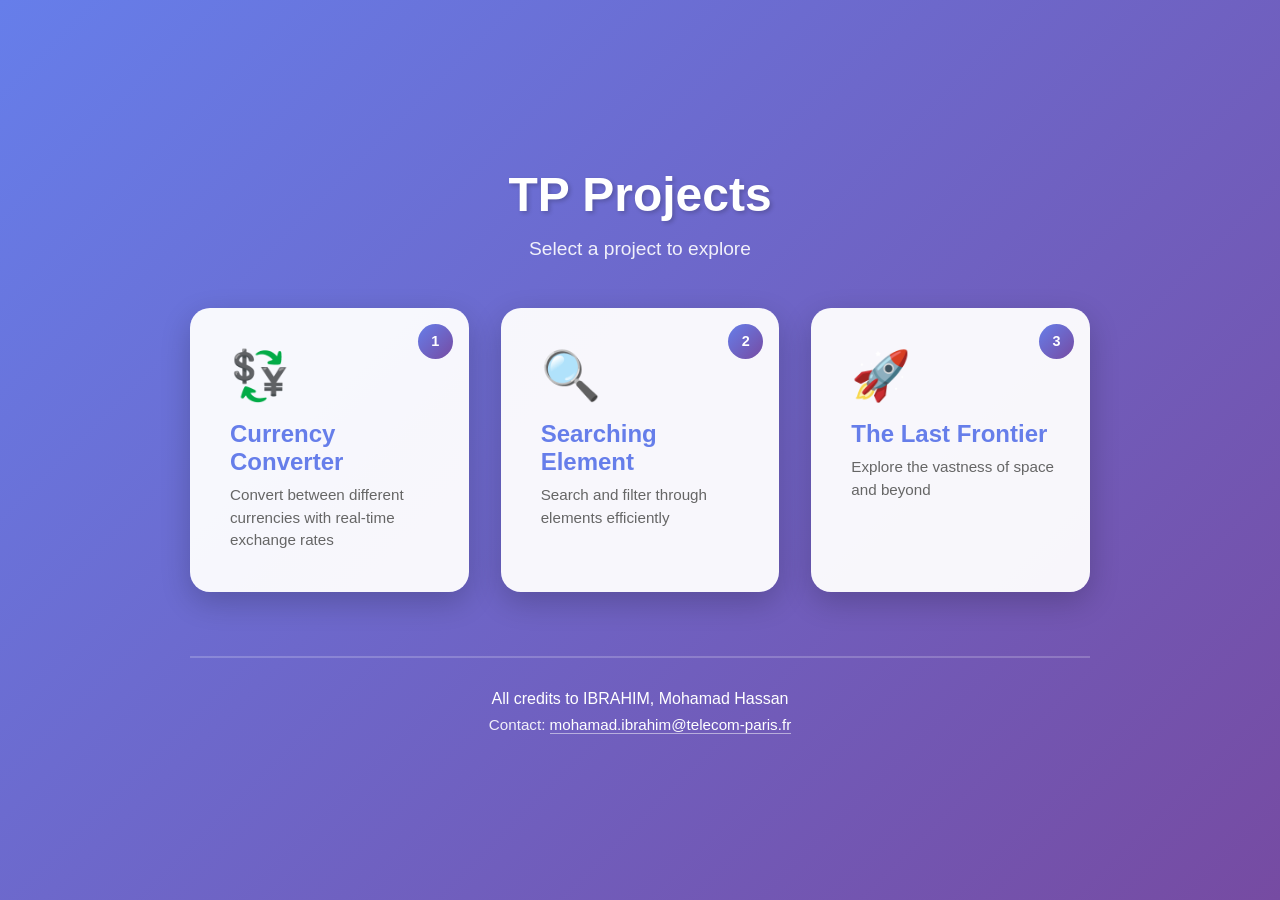
==== index.html @ 9aec1d03 "added all tp" ====
<!DOCTYPE html>
<html lang="en">
<head>
    <meta charset="UTF-8">
    <meta name="viewport" content="width=device-width, initial-scale=1.0">
    <title>TP Projects</title>
    <link rel="stylesheet" href="style.css">
</head>
<body>
    <div class="container">
        <h1>TP Projects</h1>
        <p class="subtitle">Select a project to explore</p>
        
        <div class="cards-container">
            <a href="currency/currency.html" class="card">
                <span class="card-number">1</span>
                <span class="card-icon">💱</span>
                <h2 class="card-title">Currency Converter</h2>
                <p class="card-description">Convert between different currencies with real-time exchange rates</p>
            </a>

            <a href="searching/seaching.html" class="card">
                <span class="card-number">2</span>
                <span class="card-icon">🔍</span>
                <h2 class="card-title">Searching Element</h2>
                <p class="card-description">Search and filter through elements efficiently</p>
            </a>

            <a href="space/space.html" class="card">
                <span class="card-number">3</span>
                <span class="card-icon">🚀</span>
                <h2 class="card-title">The Last Frontier</h2>
                <p class="card-description">Explore the vastness of space and beyond</p>
            </a>
        </div>

        <footer>
            <p class="credits">All credits to IBRAHIM, Mohamad Hassan</p>
            <p class="contact">Contact: <a href="mailto:mohamad.ibrahim@telecom-paris.fr">mohamad.ibrahim@telecom-paris.fr</a></p>
        </footer>
    </div>
</body>
</html>
---- style.css ----
* {
            margin: 0;
            padding: 0;
            box-sizing: border-box;
        }

        body {
            font-family: 'Segoe UI', Tahoma, Geneva, Verdana, sans-serif;
            min-height: 100vh;
            background: linear-gradient(135deg, #667eea 0%, #764ba2 100%);
            display: flex;
            align-items: center;
            justify-content: center;
            padding: 20px;
        }

        .container {
            max-width: 900px;
            width: 100%;
        }

        h1 {
            text-align: center;
            color: white;
            font-size: 3rem;
            margin-bottom: 1rem;
            text-shadow: 2px 2px 4px rgba(0,0,0,0.2);
            animation: fadeInDown 0.8s ease;
        }

        .subtitle {
            text-align: center;
            color: rgba(255,255,255,0.9);
            font-size: 1.2rem;
            margin-bottom: 3rem;
            animation: fadeInDown 1s ease;
        }

        .cards-container {
            display: grid;
            grid-template-columns: repeat(auto-fit, minmax(250px, 1fr));
            gap: 2rem;
            animation: fadeInUp 1s ease;
        }

        .card {
            background: rgba(255, 255, 255, 0.95);
            border-radius: 20px;
            padding: 2.5rem 2rem;
            text-decoration: none;
            color: #333;
            transition: all 0.4s cubic-bezier(0.175, 0.885, 0.32, 1.275);
            box-shadow: 0 10px 30px rgba(0,0,0,0.2);
            position: relative;
            overflow: hidden;
            padding-left: 2.5rem;
        }

        .card::before {
            content: '';
            position: absolute;
            top: 0;
            left: 0;
            width: 100%;
            height: 100%;
            background: linear-gradient(135deg, transparent 0%, rgba(102, 126, 234, 0.1) 100%);
            opacity: 0;
            transition: opacity 0.4s ease;
        }

        .card:hover {
            transform: translateY(-10px) scale(1.02);
            box-shadow: 0 20px 40px rgba(0,0,0,0.3);
        }

        .card:hover::before {
            opacity: 1;
        }

        .card-icon {
            font-size: 3rem;
            margin-bottom: 1rem;
            display: block;
            transition: transform 0.4s ease;
        }

        .card:hover .card-icon {
            transform: scale(1.1) rotate(5deg);
        }

        .card-title {
            font-size: 1.5rem;
            font-weight: 600;
            margin-bottom: 0.5rem;
            color: #667eea;
        }

        .card-description {
            color: #666;
            font-size: 0.95rem;
            line-height: 1.5;
        }

        .card-number {
            position: absolute;
            top: 1rem;
            right: 1rem;
            background: linear-gradient(135deg, #667eea, #764ba2);
            color: white;
            width: 35px;
            height: 35px;
            border-radius: 50%;
            display: flex;
            align-items: center;
            justify-content: center;
            font-weight: bold;
            font-size: 0.9rem;
        }

        @keyframes fadeInDown {
            from {
                opacity: 0;
                transform: translateY(-30px);
            }
            to {
                opacity: 1;
                transform: translateY(0);
            }
        }

        @keyframes fadeInUp {
            from {
                opacity: 0;
                transform: translateY(30px);
            }
            to {
                opacity: 1;
                transform: translateY(0);
            }
        }

        footer {
            text-align: center;
            margin-top: 4rem;
            padding-top: 2rem;
            border-top: 2px solid rgba(255, 255, 255, 0.2);
            animation: fadeInUp 1.2s ease;
        }

        .credits {
            color: white;
            font-size: 1rem;
            margin-bottom: 0.5rem;
            font-weight: 500;
        }

        .contact {
            color: rgba(255, 255, 255, 0.9);
            font-size: 0.95rem;
        }

        .contact a {
            color: white;
            text-decoration: none;
            border-bottom: 1px solid rgba(255, 255, 255, 0.5);
            transition: border-color 0.3s ease;
        }

        .contact a:hover {
            border-bottom-color: white;
        }

        @media (max-width: 768px) {
            h1 {
                font-size: 2rem;
            }
            
            .subtitle {
                font-size: 1rem;
            }

            .cards-container {
                grid-template-columns: 1fr;
            }

            footer {
                margin-top: 3rem;
            }

            .credits, .contact {
                font-size: 0.9rem;
            }
        }
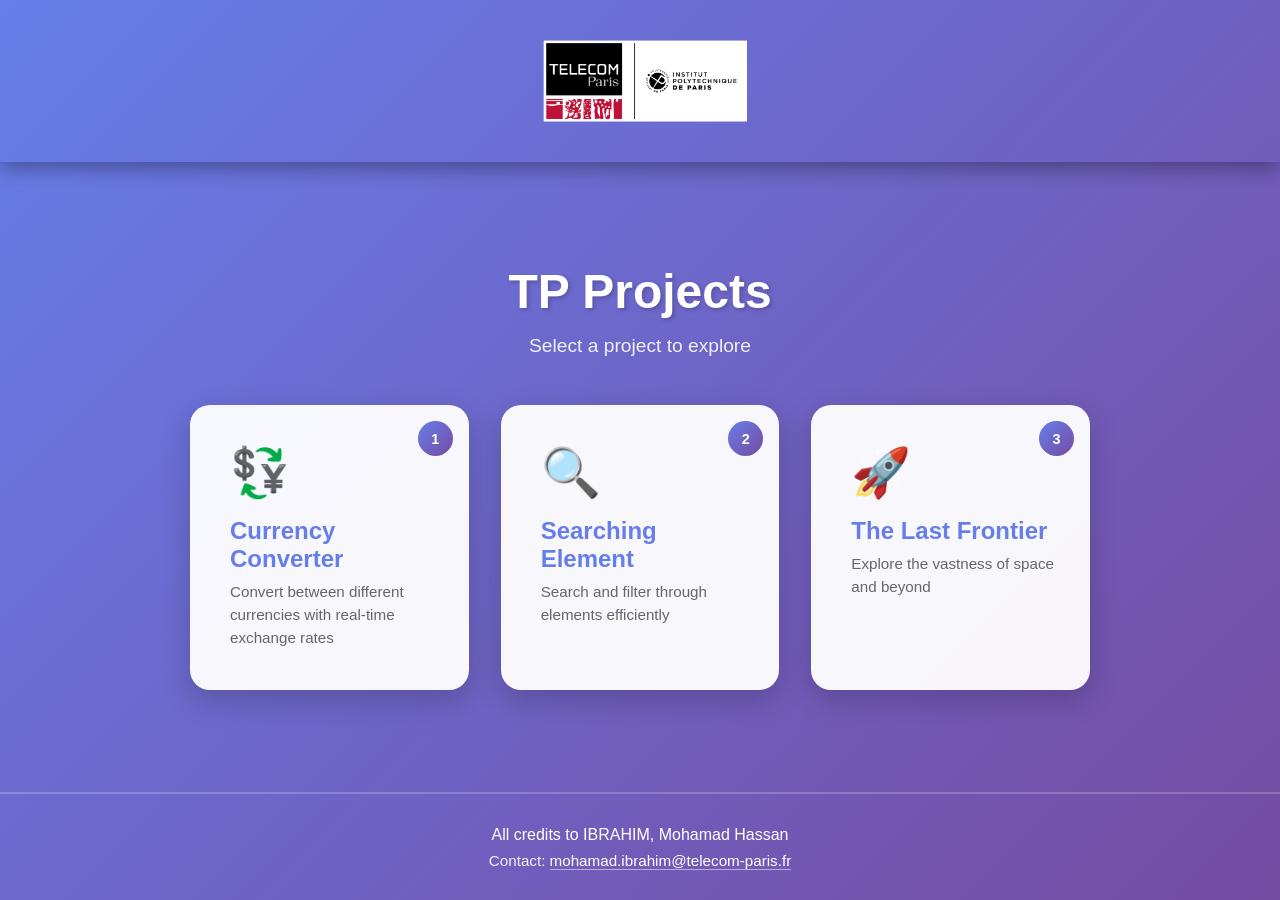
==== commit b4d95ee7: "done with tp 1" ====
--- a/index.html
+++ b/index.html
@@ -7,37 +7,51 @@
     <link rel="stylesheet" href="style.css">
 </head>
 <body>
-    <div class="container">
-        <h1>TP Projects</h1>
-        <p class="subtitle">Select a project to explore</p>
-        
-        <div class="cards-container">
-            <a href="currency/currency.html" class="card">
-                <span class="card-number">1</span>
-                <span class="card-icon">💱</span>
-                <h2 class="card-title">Currency Converter</h2>
-                <p class="card-description">Convert between different currencies with real-time exchange rates</p>
-            </a>
+  <div class="page">
+    <header class="site-header">
+      <div class="header-inner">
+        <img src="telecom_paris_logo.png" alt="Télécom Paris" class="tp-logo">
+      </div>
+    </header>
 
-            <a href="searching/seaching.html" class="card">
-                <span class="card-number">2</span>
-                <span class="card-icon">🔍</span>
-                <h2 class="card-title">Searching Element</h2>
-                <p class="card-description">Search and filter through elements efficiently</p>
-            </a>
+    <main class="site-main">
+        <div class="container">
+            <h1>TP Projects</h1>
+            <p class="subtitle">Select a project to explore</p>
 
-            <a href="space/space.html" class="card">
-                <span class="card-number">3</span>
-                <span class="card-icon">🚀</span>
-                <h2 class="card-title">The Last Frontier</h2>
-                <p class="card-description">Explore the vastness of space and beyond</p>
-            </a>
+            <div class="cards-container">
+                <a href="currency/currency.html" class="card"> 
+                    <span class="card-number">1</span>
+                    <span class="card-icon">💱</span>
+                    <h2 class="card-title">Currency Converter</h2>
+                    <p class="card-description">Convert between different currencies with real-time exchange rates</p> 
+                </a> 
+                
+                <a href="searching/seaching.html" class="card"> 
+                    <span class="card-number">2</span> 
+                    <span class="card-icon">🔍</span> 
+                    <h2 class="card-title">Searching Element</h2> 
+                    <p class="card-description">Search and filter through elements efficiently</p> 
+                </a> 
+                
+                <a href="space/space.html" class="card"> 
+                    <span class="card-number">3</span> 
+                    <span class="card-icon">🚀</span> 
+                    <h2 class="card-title">The Last Frontier</h2> 
+                    <p class="card-description">Explore the vastness of space and beyond</p> 
+                </a>
+            </div>
+
         </div>
+    </main>
 
-        <footer>
-            <p class="credits">All credits to IBRAHIM, Mohamad Hassan</p>
-            <p class="contact">Contact: <a href="mailto:mohamad.ibrahim@telecom-paris.fr">mohamad.ibrahim@telecom-paris.fr</a></p>
-        </footer>
-    </div>
+    <footer class="global-footer">
+      <div class="footer-inner">
+        <p class="credits">All credits to IBRAHIM, Mohamad Hassan</p>
+        <p class="contact">Contact: <a href="mailto:mohamad.ibrahim@telecom-paris.fr">mohamad.ibrahim@telecom-paris.fr</a></p>
+      </div>
+    </footer>
+  </div>
 </body>
+
 </html>
--- a/style.css
+++ b/style.css
@@ -1,193 +1,189 @@
 * {
-            margin: 0;
-            padding: 0;
-            box-sizing: border-box;
-        }
+    margin: 0;
+    padding: 0;
+    box-sizing: border-box;
+}
 
-        body {
-            font-family: 'Segoe UI', Tahoma, Geneva, Verdana, sans-serif;
-            min-height: 100vh;
-            background: linear-gradient(135deg, #667eea 0%, #764ba2 100%);
-            display: flex;
-            align-items: center;
-            justify-content: center;
-            padding: 20px;
-        }
+html, body {
+    height: 100%;
+}
 
-        .container {
-            max-width: 900px;
-            width: 100%;
-        }
 
-        h1 {
-            text-align: center;
-            color: white;
-            font-size: 3rem;
-            margin-bottom: 1rem;
-            text-shadow: 2px 2px 4px rgba(0,0,0,0.2);
-            animation: fadeInDown 0.8s ease;
-        }
+body{
+  margin: 0;
+  font-family: 'Segoe UI', Tahoma, Geneva, Verdana, sans-serif;
+  background: linear-gradient(135deg, #667eea 0%, #764ba2 100%);
+  padding: 0;
+}
 
-        .subtitle {
-            text-align: center;
-            color: rgba(255,255,255,0.9);
-            font-size: 1.2rem;
-            margin-bottom: 3rem;
-            animation: fadeInDown 1s ease;
-        }
+.page{
+  min-height: 100vh;
+  display: grid;
+  grid-template-rows: 18% 70% 12%;
+}
 
-        .cards-container {
-            display: grid;
-            grid-template-columns: repeat(auto-fit, minmax(250px, 1fr));
-            gap: 2rem;
-            animation: fadeInUp 1s ease;
-        }
 
-        .card {
-            background: rgba(255, 255, 255, 0.95);
-            border-radius: 20px;
-            padding: 2.5rem 2rem;
-            text-decoration: none;
-            color: #333;
-            transition: all 0.4s cubic-bezier(0.175, 0.885, 0.32, 1.275);
-            box-shadow: 0 10px 30px rgba(0,0,0,0.2);
-            position: relative;
-            overflow: hidden;
-            padding-left: 2.5rem;
-        }
+.site-header{
+  /* background: #000; */
+  display: flex;
+  align-items: center;
+  justify-content: center;
+  box-shadow: 0 6px 20px rgba(0,0,0,.35);
+}
 
-        .card::before {
-            content: '';
-            position: absolute;
-            top: 0;
-            left: 0;
-            width: 100%;
-            height: 100%;
-            background: linear-gradient(135deg, transparent 0%, rgba(102, 126, 234, 0.1) 100%);
-            opacity: 0;
-            transition: opacity 0.4s ease;
-        }
+.header-inner{
+    height: auto;
+}
 
-        .card:hover {
-            transform: translateY(-10px) scale(1.02);
-            box-shadow: 0 20px 40px rgba(0,0,0,0.3);
-        }
+.tp-logo{
+  height: 48%;           
+  max-height: 100px;      
+  width: auto;
+  display: block;
+}
 
-        .card:hover::before {
-            opacity: 1;
-        }
+.site-main{
+  overflow: auto;    
+  display: flex;
+  align-items: center;       
+  justify-content: center;  
+  padding: 20px;
+}
 
-        .card-icon {
-            font-size: 3rem;
-            margin-bottom: 1rem;
-            display: block;
-            transition: transform 0.4s ease;
-        }
 
-        .card:hover .card-icon {
-            transform: scale(1.1) rotate(5deg);
-        }
+.container{
+  max-width: 900px;
+  width: 100%;
+}
 
-        .card-title {
-            font-size: 1.5rem;
-            font-weight: 600;
-            margin-bottom: 0.5rem;
-            color: #667eea;
-        }
 
-        .card-description {
-            color: #666;
-            font-size: 0.95rem;
-            line-height: 1.5;
-        }
 
-        .card-number {
-            position: absolute;
-            top: 1rem;
-            right: 1rem;
-            background: linear-gradient(135deg, #667eea, #764ba2);
-            color: white;
-            width: 35px;
-            height: 35px;
-            border-radius: 50%;
-            display: flex;
-            align-items: center;
-            justify-content: center;
-            font-weight: bold;
-            font-size: 0.9rem;
-        }
+h1 {
+    text-align: center;
+    color: white;
+    font-size: 3rem;
+    margin-bottom: 1rem;
+    text-shadow: 2px 2px 4px rgba(0,0,0,0.2);
+}
 
-        @keyframes fadeInDown {
-            from {
-                opacity: 0;
-                transform: translateY(-30px);
-            }
-            to {
-                opacity: 1;
-                transform: translateY(0);
-            }
-        }
+.subtitle {
+    text-align: center;
+    color: rgba(255,255,255,0.9);
+    font-size: 1.2rem;
+    margin-bottom: 3rem;
+}
 
-        @keyframes fadeInUp {
-            from {
-                opacity: 0;
-                transform: translateY(30px);
-            }
-            to {
-                opacity: 1;
-                transform: translateY(0);
-            }
-        }
+.cards-container {
+    display: grid;
+    grid-template-columns: repeat(auto-fit, minmax(250px, 1fr));
+    gap: 2rem;
+}
 
-        footer {
-            text-align: center;
-            margin-top: 4rem;
-            padding-top: 2rem;
-            border-top: 2px solid rgba(255, 255, 255, 0.2);
-            animation: fadeInUp 1.2s ease;
-        }
+.card {
+    background: rgba(255, 255, 255, 0.95);
+    border-radius: 20px;
+    padding: 2.5rem 2rem;
+    text-decoration: none;
+    color: #333;
+    transition: all 0.4s cubic-bezier(0.175, 0.885, 0.32, 1.275);
+    box-shadow: 0 10px 30px rgba(0,0,0,0.2);
+    position: relative;
+    overflow: hidden;
+    padding-left: 2.5rem;
+}
 
-        .credits {
-            color: white;
-            font-size: 1rem;
-            margin-bottom: 0.5rem;
-            font-weight: 500;
-        }
+.card::before {
+    content: '';
+    position: absolute;
+    top: 0;
+    left: 0;
+    width: 100%;
+    height: 100%;
+    background: linear-gradient(135deg, transparent 0%, rgba(102, 126, 234, 0.1) 100%);
+    opacity: 0;
+    transition: opacity 0.4s ease;
+}
 
-        .contact {
-            color: rgba(255, 255, 255, 0.9);
-            font-size: 0.95rem;
-        }
+.card:hover {
+    transform: translateY(-10px) scale(1.02);
+    box-shadow: 0 20px 40px rgba(0,0,0,0.3);
+}
 
-        .contact a {
-            color: white;
-            text-decoration: none;
-            border-bottom: 1px solid rgba(255, 255, 255, 0.5);
-            transition: border-color 0.3s ease;
-        }
+.card:hover::before {
+    opacity: 1;
+}
 
-        .contact a:hover {
-            border-bottom-color: white;
-        }
+.card-icon {
+    font-size: 3rem;
+    margin-bottom: 1rem;
+    display: block;
+    transition: transform 0.4s ease;
+}
 
-        @media (max-width: 768px) {
-            h1 {
-                font-size: 2rem;
-            }
-            
-            .subtitle {
-                font-size: 1rem;
-            }
+.card:hover .card-icon {
+    transform: scale(1.1) rotate(5deg);
+}
 
-            .cards-container {
-                grid-template-columns: 1fr;
-            }
+.card-title {
+    font-size: 1.5rem;
+    font-weight: 600;
+    margin-bottom: 0.5rem;
+    color: #667eea;
+}
 
-            footer {
-                margin-top: 3rem;
-            }
+.card-description {
+    color: #666;
+    font-size: 0.95rem;
+    line-height: 1.5;
+}
 
-            .credits, .contact {
-                font-size: 0.9rem;
-            }
-        }+.card-number {
+    position: absolute;
+    top: 1rem;
+    right: 1rem;
+    background: linear-gradient(135deg, #667eea, #764ba2);
+    color: white;
+    width: 35px;
+    height: 35px;
+    border-radius: 50%;
+    display: flex;
+    align-items: center;
+    justify-content: center;
+    font-weight: bold;
+    font-size: 0.9rem;
+}
+
+.global-footer{
+  display: flex;
+  align-items: center;
+  justify-content: center;
+  border-top: 2px solid rgba(255,255,255,0.2);
+}
+.footer-inner{
+  text-align: center;
+  padding: 0 16px;
+}
+
+
+.credits {
+    color: white;
+    font-size: 1rem;
+    margin-bottom: 0.5rem;
+    font-weight: 500;
+}
+
+.contact {
+    color: rgba(255, 255, 255, 0.9);
+    font-size: 0.95rem;
+}
+
+.contact a {
+    color: white;
+    text-decoration: none;
+    border-bottom: 1px solid rgba(255, 255, 255, 0.5);
+    transition: border-color 0.3s ease;
+}
+
+.contact a:hover {
+    border-bottom-color: white;
+}
